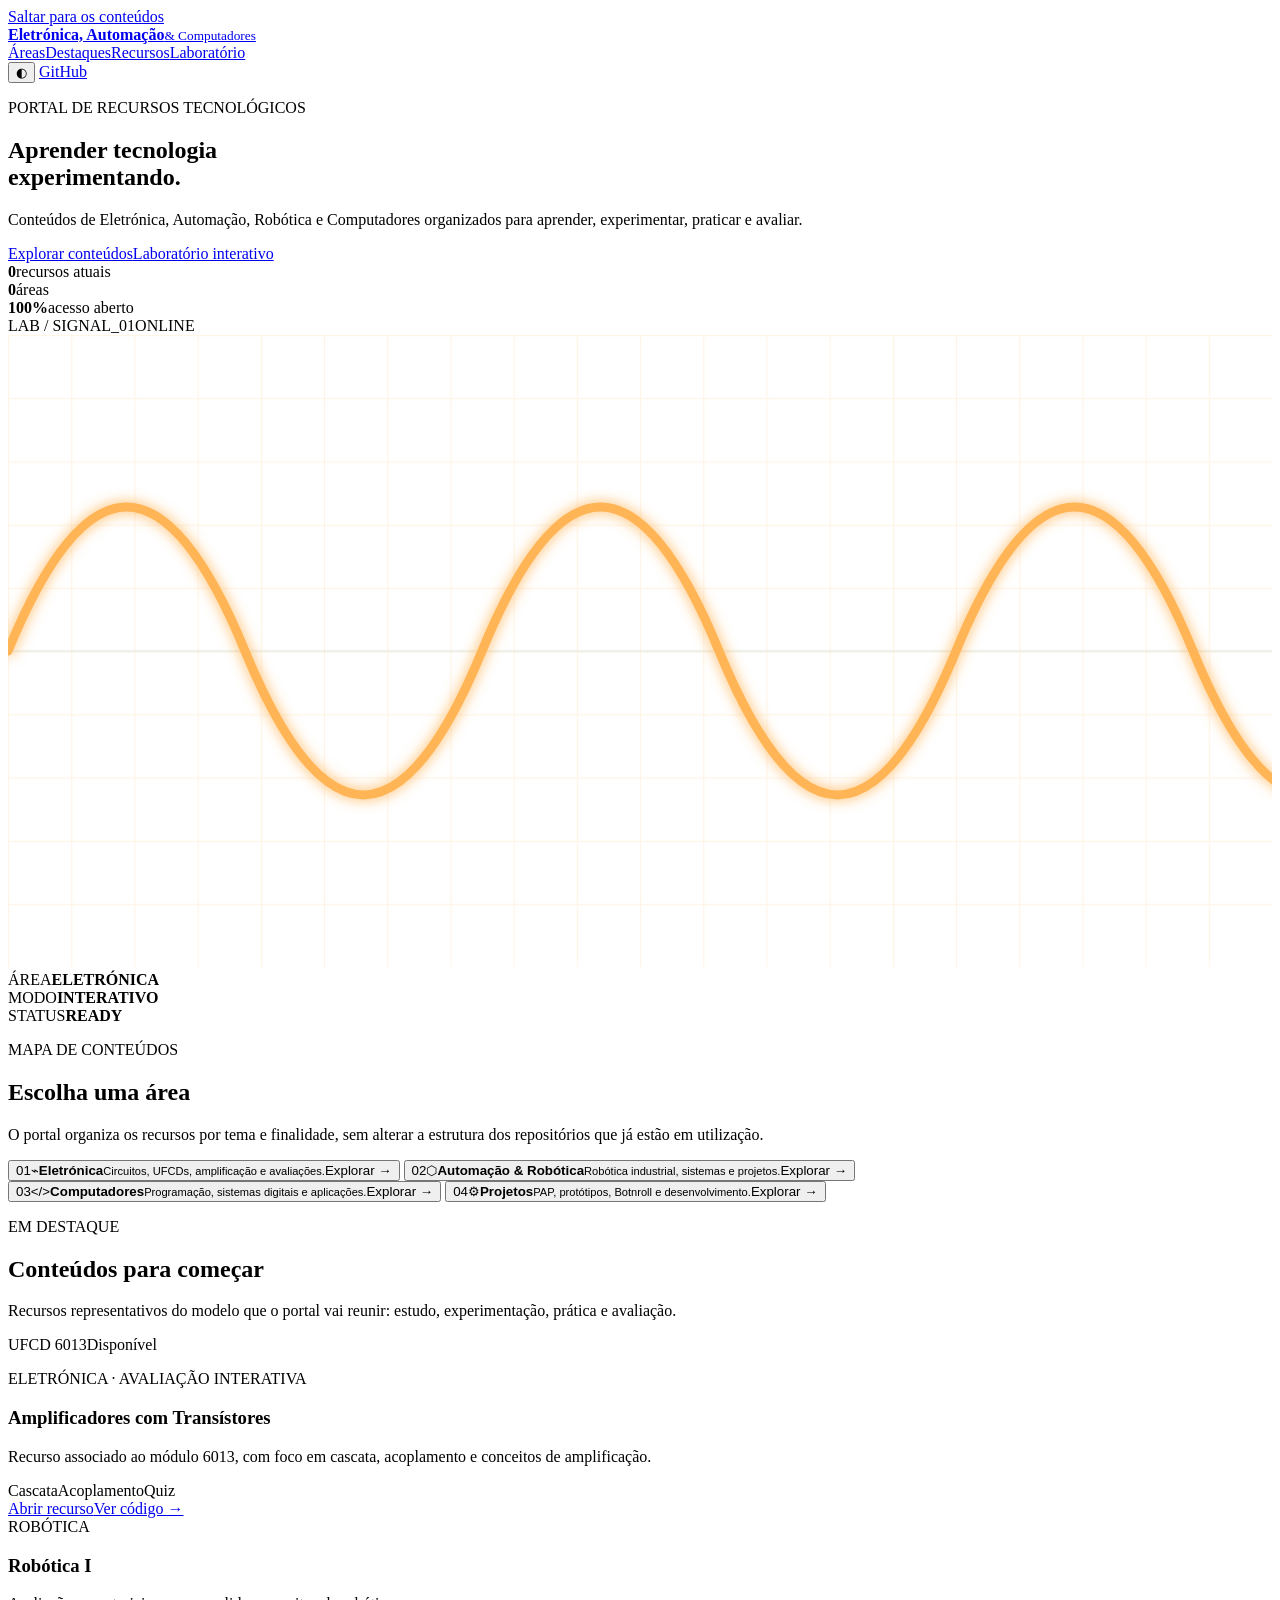
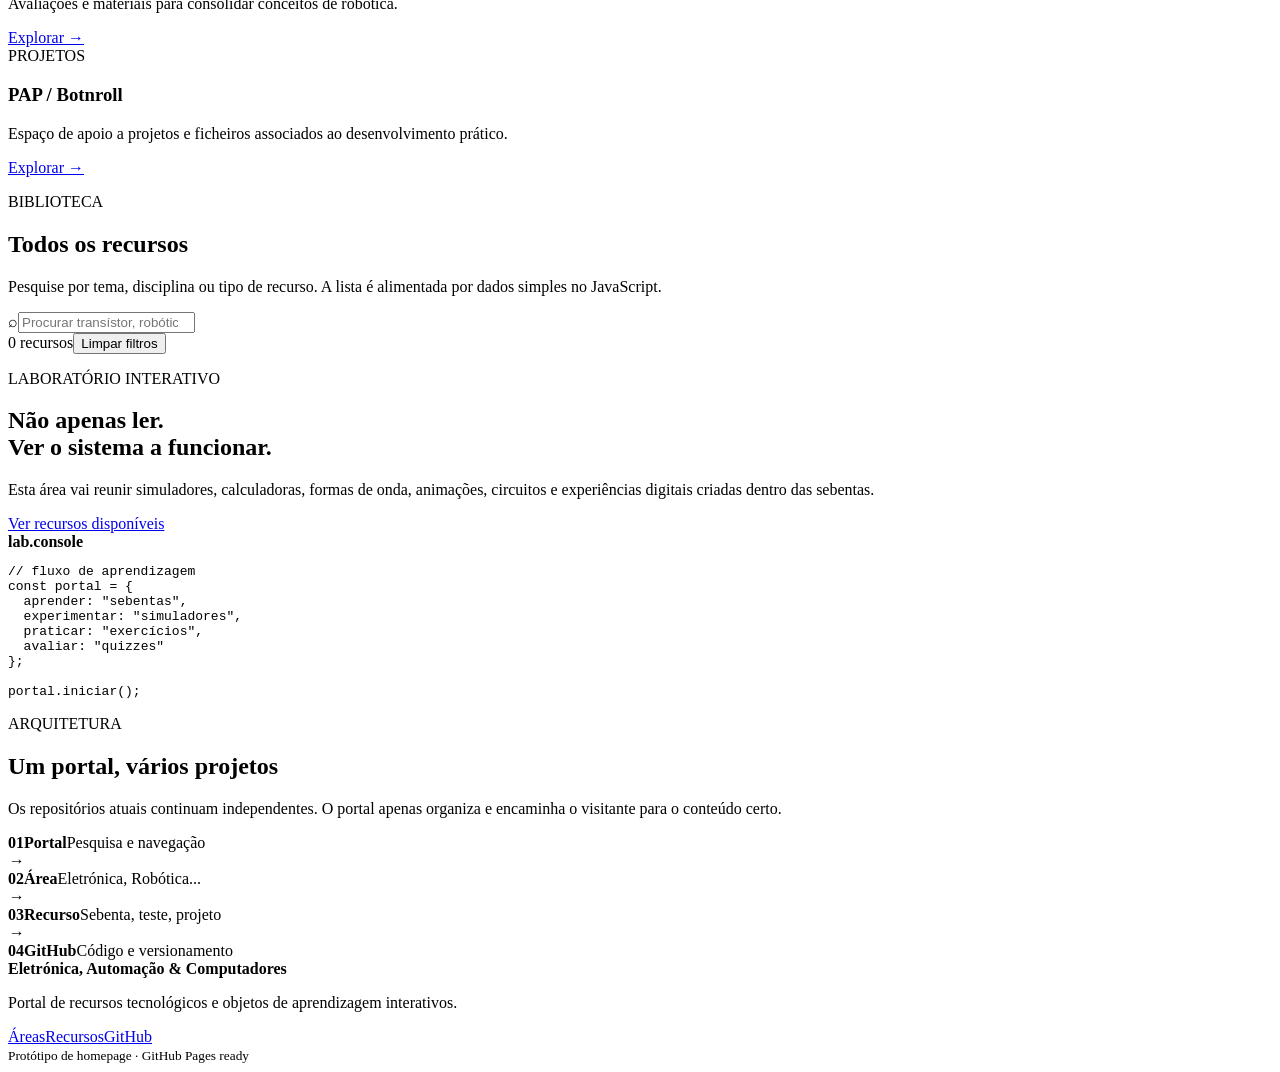
==== index.html @ b4da2e66 "Adicionar homepage inicial do portal" ====
<!DOCTYPE html>
<html lang="pt-PT">
<head>
  <meta charset="UTF-8">
  <meta name="viewport" content="width=device-width, initial-scale=1, viewport-fit=cover">
  <meta name="description" content="Portal de recursos de Eletrónica, Automação, Robótica e Computadores.">
  <meta name="theme-color" content="#0F3D2E">
  <title>Eletrónica, Automação & Computadores</title>
  <link rel="preconnect" href="https://fonts.googleapis.com">
  <link rel="preconnect" href="https://fonts.gstatic.com" crossorigin>
  <link href="https://fonts.googleapis.com/css2?family=Space+Grotesk:wght@500;600;700&family=IBM+Plex+Mono:wght@400;500;600&family=IBM+Plex+Sans:wght@400;500;600;700&display=swap" rel="stylesheet">
  <link rel="stylesheet" href="css/styles.css">
</head>
<body>
  <a class="skip-link" href="#conteudos">Saltar para os conteúdos</a>
  <header class="site-header">
    <div class="container nav-wrap">
      <a class="brand" href="#inicio" aria-label="Página inicial">
        <span class="brand-mark" aria-hidden="true"><i></i><i></i><i></i><i></i></span>
        <span><strong>Eletrónica, Automação</strong><small>& Computadores</small></span>
      </a>
      <nav class="desktop-nav" aria-label="Navegação principal">
        <a href="#areas">Áreas</a><a href="#destaques">Destaques</a><a href="#conteudos">Recursos</a><a href="#laboratorio">Laboratório</a>
      </nav>
      <div class="header-actions">
        <button id="themeToggle" class="icon-btn" type="button" aria-label="Alternar tema" title="Alternar tema"><span aria-hidden="true">◐</span></button>
        <a class="btn btn-small btn-outline" href="https://github.com/epaveglauco-gif" target="_blank" rel="noopener">GitHub</a>
      </div>
    </div>
  </header>
  <main>
    <section class="hero" id="inicio">
      <div class="pcb-lines pcb-lines-a" aria-hidden="true"></div><div class="pcb-lines pcb-lines-b" aria-hidden="true"></div>
      <div class="container hero-grid">
        <div class="hero-copy">
          <p class="eyebrow">PORTAL DE RECURSOS TECNOLÓGICOS</p>
          <h1>Aprender tecnologia<br><span>experimentando.</span></h1>
          <p class="hero-text">Conteúdos de Eletrónica, Automação, Robótica e Computadores organizados para aprender, experimentar, praticar e avaliar.</p>
          <div class="hero-actions"><a class="btn btn-primary" href="#conteudos">Explorar conteúdos</a><a class="btn btn-ghost" href="#laboratorio">Laboratório interativo</a></div>
          <div class="hero-stats" aria-label="Resumo do portal">
            <div><strong id="statResources">0</strong><span>recursos atuais</span></div>
            <div><strong id="statAreas">0</strong><span>áreas</span></div>
            <div><strong>100%</strong><span>acesso aberto</span></div>
          </div>
        </div>
        <div class="scope-card" aria-label="Visualização de sinal eletrónico">
          <div class="scope-head"><span>LAB / SIGNAL_01</span><span class="live-dot">ONLINE</span></div>
          <div class="scope-screen">
            <svg viewBox="0 0 560 280" role="img" aria-label="Forma de onda animada">
              <defs>
                <pattern id="grid" width="28" height="28" patternUnits="userSpaceOnUse"><path d="M 28 0 L 0 0 0 28" fill="none" stroke="rgba(255,180,84,.15)" stroke-width="1"/></pattern>
                <filter id="glow"><feGaussianBlur stdDeviation="3" result="blur"/><feMerge><feMergeNode in="blur"/><feMergeNode in="SourceGraphic"/></feMerge></filter>
              </defs>
              <rect width="560" height="280" fill="url(#grid)"/><line x1="0" y1="140" x2="560" y2="140" stroke="rgba(191,216,203,.25)"/>
              <g class="wave-track" filter="url(#glow)"><path d="M0 140 C35 55 70 55 105 140 S175 225 210 140 S280 55 315 140 S385 225 420 140 S490 55 525 140 S595 225 630 140 S700 55 735 140" fill="none" stroke="#FFB454" stroke-width="4" stroke-linecap="round"/></g>
            </svg>
          </div>
          <div class="scope-readout"><div><span>ÁREA</span><b>ELETRÓNICA</b></div><div><span>MODO</span><b>INTERATIVO</b></div><div><span>STATUS</span><b>READY</b></div></div>
        </div>
      </div>
    </section>
    <section class="section" id="areas"><div class="container">
      <div class="section-heading"><div><p class="eyebrow dark">MAPA DE CONTEÚDOS</p><h2>Escolha uma área</h2></div><p>O portal organiza os recursos por tema e finalidade, sem alterar a estrutura dos repositórios que já estão em utilização.</p></div>
      <div class="area-grid">
        <button class="area-card" data-area-jump="Eletrónica" type="button"><span class="area-code">01</span><span class="area-icon" aria-hidden="true">⌁</span><strong>Eletrónica</strong><small>Circuitos, UFCDs, amplificação e avaliações.</small><span class="area-link">Explorar →</span></button>
        <button class="area-card" data-area-jump="Robótica" type="button"><span class="area-code">02</span><span class="area-icon" aria-hidden="true">⬡</span><strong>Automação & Robótica</strong><small>Robótica industrial, sistemas e projetos.</small><span class="area-link">Explorar →</span></button>
        <button class="area-card" data-area-jump="Computadores" type="button"><span class="area-code">03</span><span class="area-icon" aria-hidden="true">&lt;/&gt;</span><strong>Computadores</strong><small>Programação, sistemas digitais e aplicações.</small><span class="area-link">Explorar →</span></button>
        <button class="area-card" data-area-jump="Projetos" type="button"><span class="area-code">04</span><span class="area-icon" aria-hidden="true">⚙</span><strong>Projetos</strong><small>PAP, protótipos, Botnroll e desenvolvimento.</small><span class="area-link">Explorar →</span></button>
      </div>
    </div></section>
    <section class="section section-alt" id="destaques"><div class="container">
      <div class="section-heading"><div><p class="eyebrow dark">EM DESTAQUE</p><h2>Conteúdos para começar</h2></div><p>Recursos representativos do modelo que o portal vai reunir: estudo, experimentação, prática e avaliação.</p></div>
      <div class="featured-grid">
        <article class="featured-card featured-main">
          <div class="featured-top"><span class="tag">UFCD 6013</span><span class="availability">Disponível</span></div>
          <p class="featured-kicker">ELETRÓNICA · AVALIAÇÃO INTERATIVA</p><h3>Amplificadores com Transístores</h3>
          <p>Recurso associado ao módulo 6013, com foco em cascata, acoplamento e conceitos de amplificação.</p>
          <div class="chip-row"><span>Cascata</span><span>Acoplamento</span><span>Quiz</span></div>
          <div class="card-actions"><a class="btn btn-primary" href="https://github.com/epaveglauco-gif/EE-MOD-6013" target="_blank" rel="noopener">Abrir recurso</a><a class="text-link" href="https://github.com/epaveglauco-gif/EE-MOD-6013" target="_blank" rel="noopener">Ver código →</a></div>
        </article>
        <article class="featured-card mini-feature"><span class="mini-label">ROBÓTICA</span><h3>Robótica I</h3><p>Avaliações e materiais para consolidar conceitos de robótica.</p><a class="text-link" href="https://github.com/epaveglauco-gif/Robotica-Teste-2" target="_blank" rel="noopener">Explorar →</a></article>
        <article class="featured-card mini-feature"><span class="mini-label">PROJETOS</span><h3>PAP / Botnroll</h3><p>Espaço de apoio a projetos e ficheiros associados ao desenvolvimento prático.</p><a class="text-link" href="https://github.com/epaveglauco-gif/PAP" target="_blank" rel="noopener">Explorar →</a></article>
      </div>
    </div></section>
    <section class="section" id="conteudos"><div class="container">
      <div class="section-heading resources-heading"><div><p class="eyebrow dark">BIBLIOTECA</p><h2>Todos os recursos</h2></div><p>Pesquise por tema, disciplina ou tipo de recurso. A lista é alimentada por dados simples no JavaScript.</p></div>
      <div class="toolbar"><label class="search-box"><span aria-hidden="true">⌕</span><input id="searchInput" type="search" placeholder="Procurar transístor, robótica, teste..." autocomplete="off"></label><div class="filters" id="filterButtons" aria-label="Filtrar recursos"></div></div>
      <div class="resource-meta"><span id="resultCount">0 recursos</span><button id="clearFilters" class="link-button" type="button">Limpar filtros</button></div>
      <div class="resource-grid" id="resourceGrid" aria-live="polite"></div>
      <div class="empty-state" id="emptyState" hidden><strong>Nenhum recurso encontrado.</strong><span>Experimente outra palavra ou remova o filtro atual.</span></div>
    </div></section>
    <section class="section lab-section" id="laboratorio"><div class="container lab-grid">
      <div><p class="eyebrow">LABORATÓRIO INTERATIVO</p><h2>Não apenas ler.<br>Ver o sistema a funcionar.</h2><p>Esta área vai reunir simuladores, calculadoras, formas de onda, animações, circuitos e experiências digitais criadas dentro das sebentas.</p><a class="btn btn-copper" href="#conteudos">Ver recursos disponíveis</a></div>
      <div class="lab-terminal" aria-hidden="true"><div class="terminal-bar"><span></span><span></span><span></span><b>lab.console</b></div><pre><code><span class="c-muted">// fluxo de aprendizagem</span>
<span class="c-gold">const</span> portal = {
  <span class="c-copper">aprender</span>: "sebentas",
  <span class="c-copper">experimentar</span>: "simuladores",
  <span class="c-copper">praticar</span>: "exercícios",
  <span class="c-copper">avaliar</span>: "quizzes"
};

portal.<span class="c-ok">iniciar</span>();</code></pre></div>
    </div></section>
    <section class="section workflow-section"><div class="container">
      <div class="section-heading"><div><p class="eyebrow dark">ARQUITETURA</p><h2>Um portal, vários projetos</h2></div><p>Os repositórios atuais continuam independentes. O portal apenas organiza e encaminha o visitante para o conteúdo certo.</p></div>
      <div class="workflow"><div><b>01</b><strong>Portal</strong><span>Pesquisa e navegação</span></div><i>→</i><div><b>02</b><strong>Área</strong><span>Eletrónica, Robótica...</span></div><i>→</i><div><b>03</b><strong>Recurso</strong><span>Sebenta, teste, projeto</span></div><i>→</i><div><b>04</b><strong>GitHub</strong><span>Código e versionamento</span></div></div>
    </div></section>
  </main>
  <footer class="site-footer"><div class="container footer-grid"><div><strong>Eletrónica, Automação & Computadores</strong><p>Portal de recursos tecnológicos e objetos de aprendizagem interativos.</p></div><div class="footer-links"><a href="#areas">Áreas</a><a href="#conteudos">Recursos</a><a href="https://github.com/epaveglauco-gif" target="_blank" rel="noopener">GitHub</a></div><small>Protótipo de homepage · GitHub Pages ready</small></div></footer>
  <script src="js/app.js"></script>
</body>
</html>
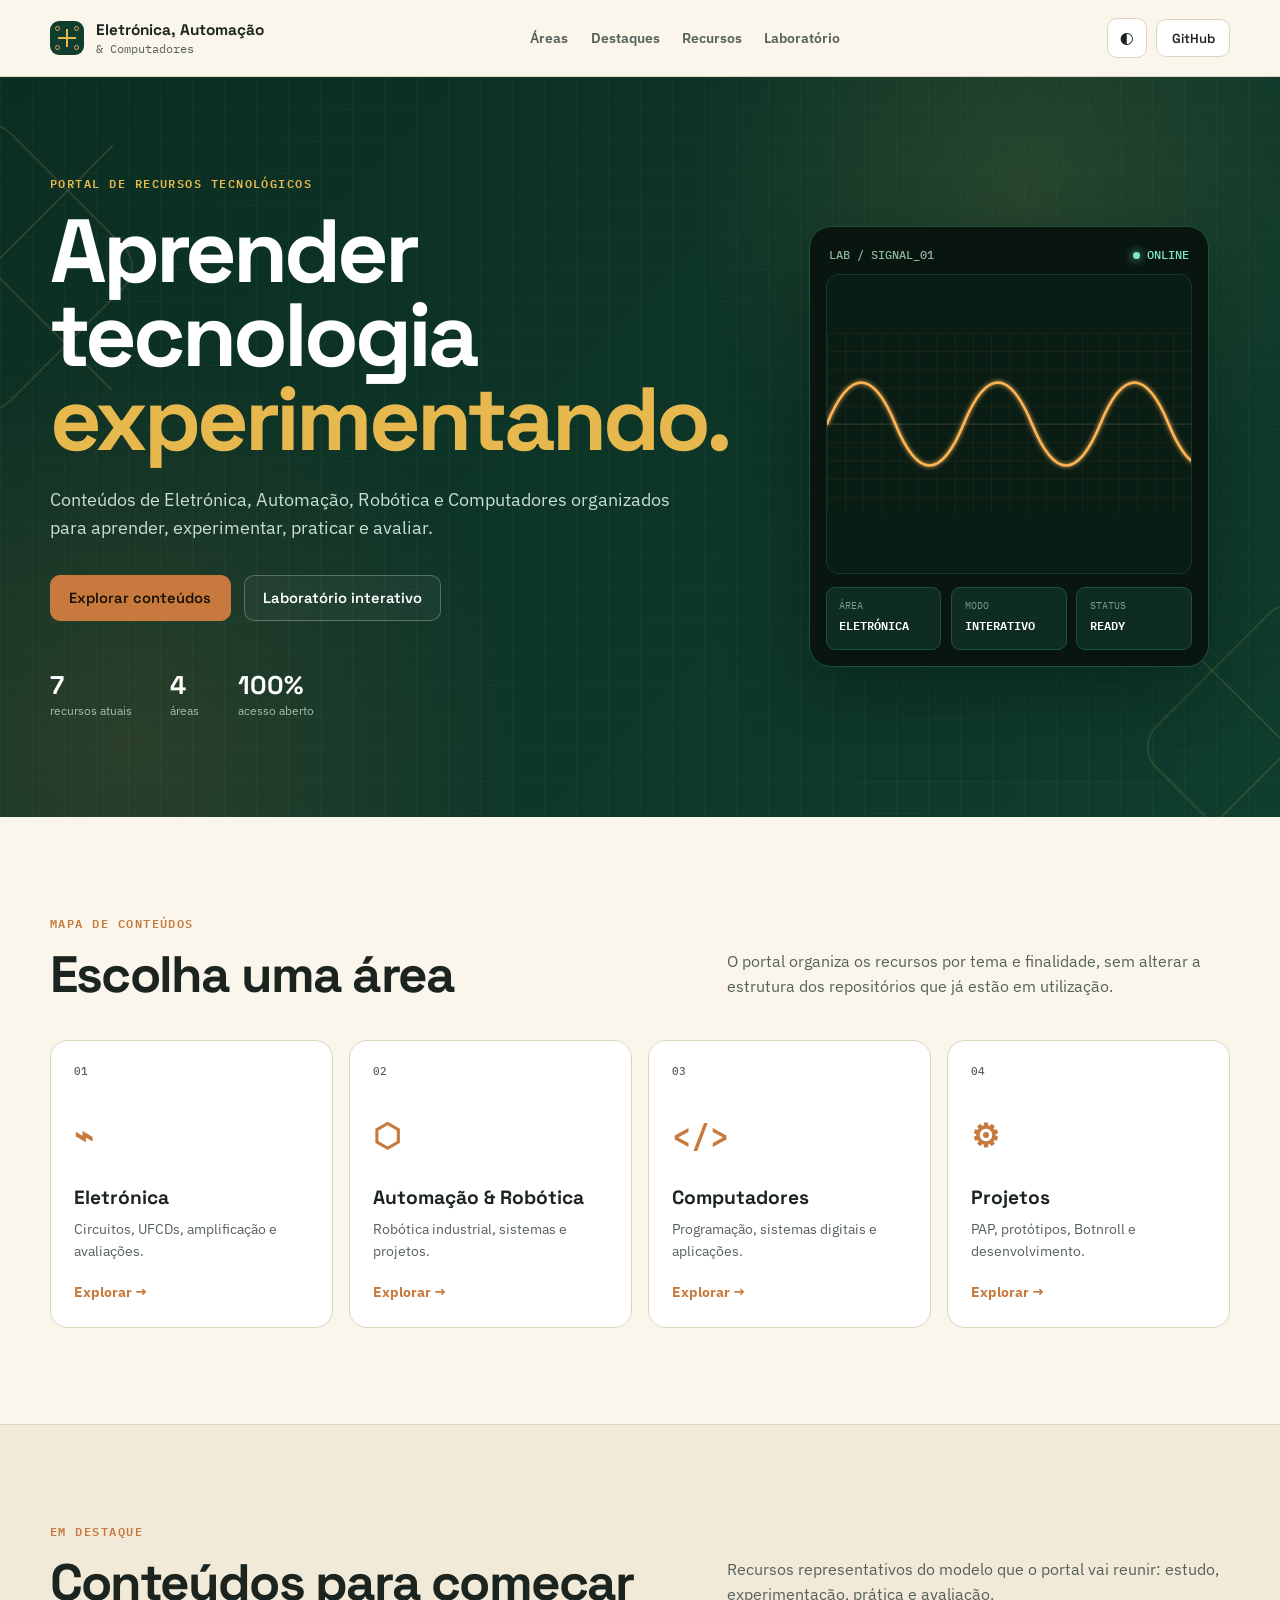
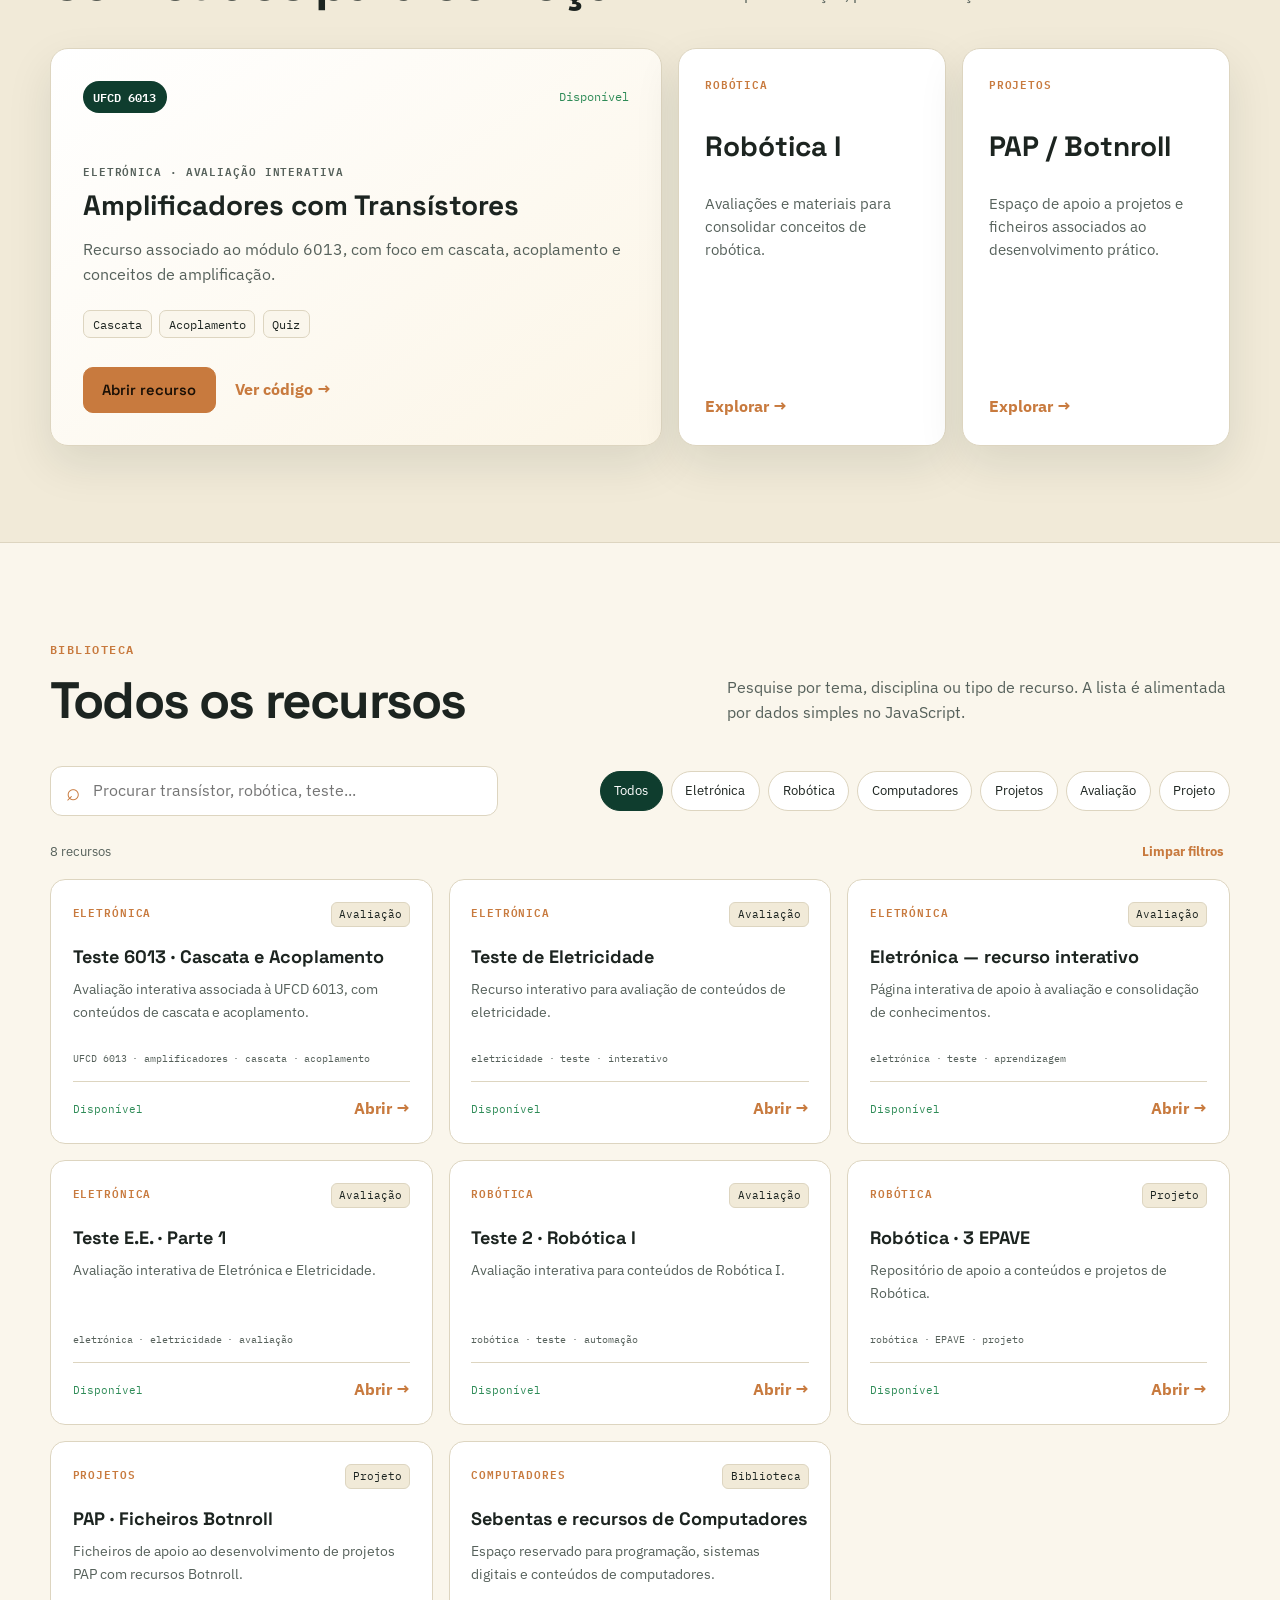
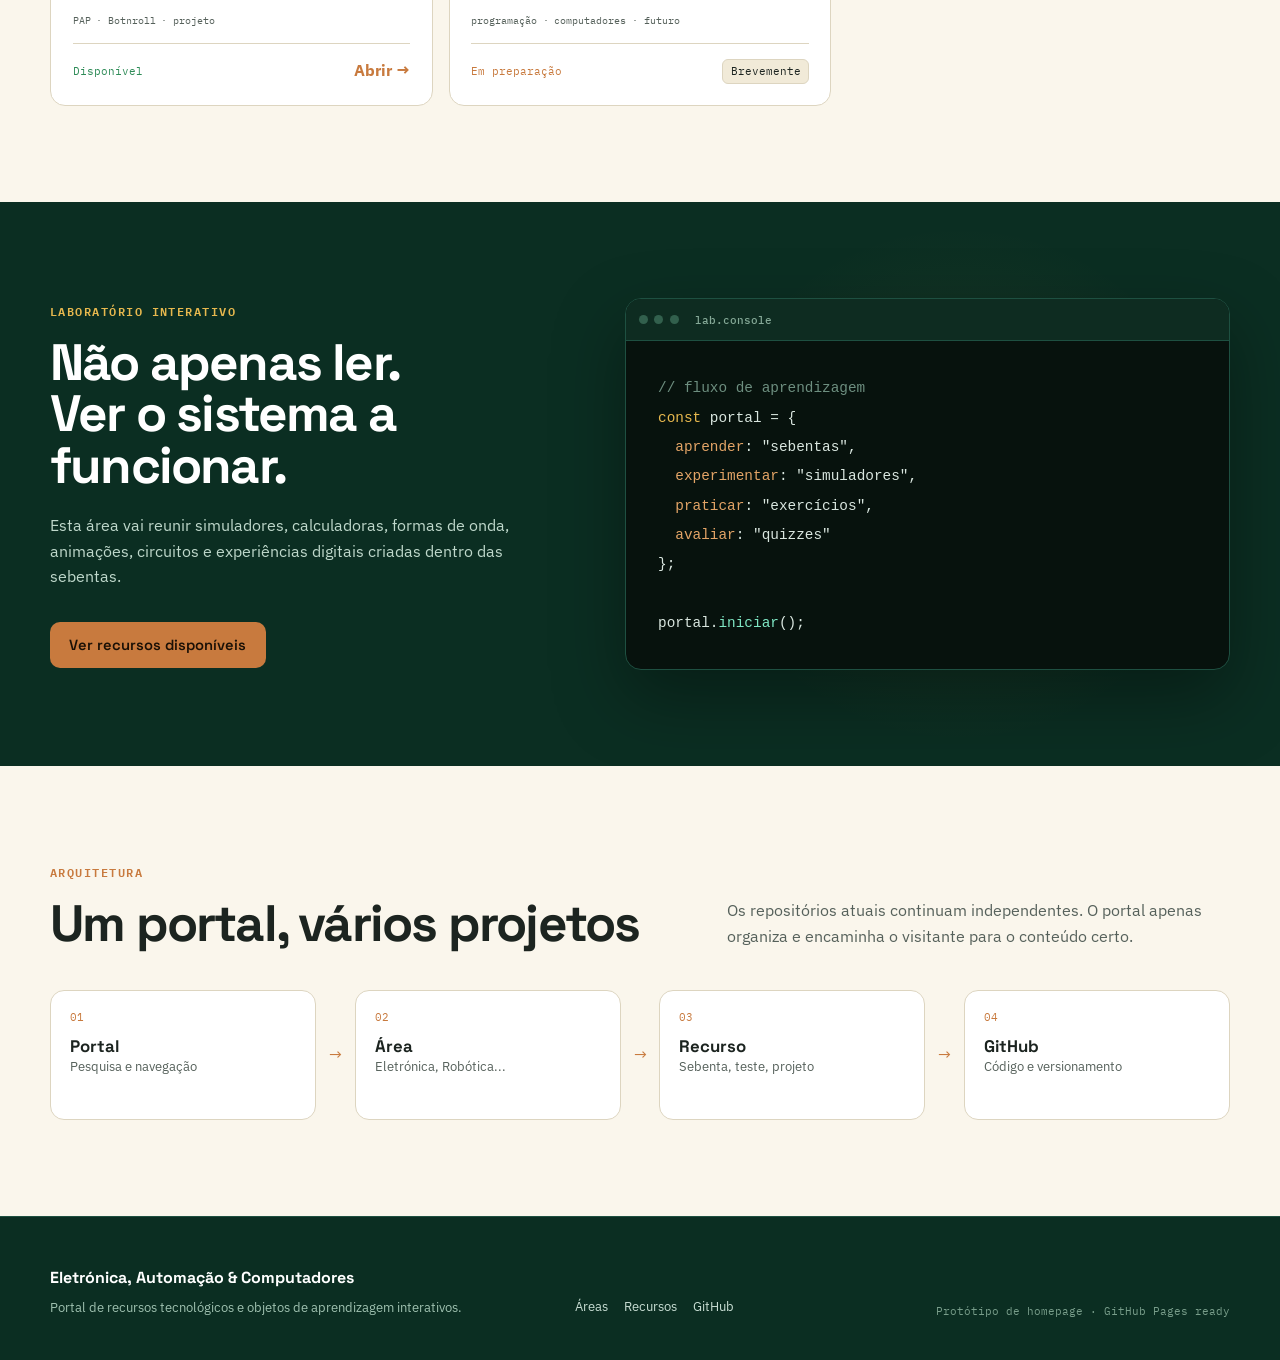
==== commit 9dfa531a: "Apontar destaques para as páginas publicadas" ====
--- a/index.html
+++ b/index.html
@@ -76,10 +76,10 @@
           <p class="featured-kicker">ELETRÓNICA · AVALIAÇÃO INTERATIVA</p><h3>Amplificadores com Transístores</h3>
           <p>Recurso associado ao módulo 6013, com foco em cascata, acoplamento e conceitos de amplificação.</p>
           <div class="chip-row"><span>Cascata</span><span>Acoplamento</span><span>Quiz</span></div>
-          <div class="card-actions"><a class="btn btn-primary" href="https://github.com/epaveglauco-gif/EE-MOD-6013" target="_blank" rel="noopener">Abrir recurso</a><a class="text-link" href="https://github.com/epaveglauco-gif/EE-MOD-6013" target="_blank" rel="noopener">Ver código →</a></div>
+          <div class="card-actions"><a class="btn btn-primary" href="https://epaveglauco-gif.github.io/EE-MOD-6013/" target="_blank" rel="noopener">Abrir recurso</a><a class="text-link" href="https://github.com/epaveglauco-gif/EE-MOD-6013" target="_blank" rel="noopener">Ver código →</a></div>
         </article>
-        <article class="featured-card mini-feature"><span class="mini-label">ROBÓTICA</span><h3>Robótica I</h3><p>Avaliações e materiais para consolidar conceitos de robótica.</p><a class="text-link" href="https://github.com/epaveglauco-gif/Robotica-Teste-2" target="_blank" rel="noopener">Explorar →</a></article>
-        <article class="featured-card mini-feature"><span class="mini-label">PROJETOS</span><h3>PAP / Botnroll</h3><p>Espaço de apoio a projetos e ficheiros associados ao desenvolvimento prático.</p><a class="text-link" href="https://github.com/epaveglauco-gif/PAP" target="_blank" rel="noopener">Explorar →</a></article>
+        <article class="featured-card mini-feature"><span class="mini-label">ROBÓTICA</span><h3>Robótica I</h3><p>Avaliações e materiais para consolidar conceitos de robótica.</p><a class="text-link" href="https://epaveglauco-gif.github.io/Robotica-Teste-2/" target="_blank" rel="noopener">Explorar →</a></article>
+        <article class="featured-card mini-feature"><span class="mini-label">PROJETOS</span><h3>PAP / Botnroll</h3><p>Espaço de apoio a projetos e ficheiros associados ao desenvolvimento prático.</p><a class="text-link" href="https://epaveglauco-gif.github.io/PAP/" target="_blank" rel="noopener">Explorar →</a></article>
       </div>
     </div></section>
     <section class="section" id="conteudos"><div class="container">
--- a/css/styles.css
+++ b/css/styles.css
@@ -0,0 +1,27 @@
+:root{
+  --board:#0F3D2E; --board-2:#175243; --board-3:#0B2E22;
+  --copper:#C87A3E; --copper-light:#E3A466; --gold:#E7B84E;
+  --paper:#FAF6EC; --paper-2:#F1EAD8; --surface:#FFFFFF;
+  --ink:#1C2420; --ink-soft:#56615B; --line:#DDD5C0; --ok:#2E8B57;
+  --radius:18px; --shadow:0 18px 45px rgba(20,40,31,.10);
+  --display:'Space Grotesk',system-ui,sans-serif; --body:'IBM Plex Sans',system-ui,sans-serif; --mono:'IBM Plex Mono',monospace;
+}
+:root[data-theme="dark"]{--paper:#101713;--paper-2:#17221C;--surface:#1B2821;--ink:#E4ECE7;--ink-soft:#A9B8AF;--line:#2B3B32;--shadow:0 18px 45px rgba(0,0,0,.24)}
+*{box-sizing:border-box}html{scroll-behavior:smooth;scroll-padding-top:86px}body{margin:0;background:var(--paper);color:var(--ink);font-family:var(--body);line-height:1.6;-webkit-font-smoothing:antialiased}a{color:inherit}button,input{font:inherit}button{color:inherit}[hidden]{display:none!important}::selection{background:var(--gold);color:var(--board-3)}:focus-visible{outline:3px solid var(--gold);outline-offset:3px}
+.container{width:min(1180px,calc(100% - 40px));margin-inline:auto}.skip-link{position:fixed;top:8px;left:8px;transform:translateY(-160%);background:var(--gold);color:#15110a;padding:.7rem 1rem;border-radius:8px;z-index:9999}.skip-link:focus{transform:none}
+.site-header{position:sticky;top:0;z-index:100;background:color-mix(in srgb,var(--paper) 91%,transparent);backdrop-filter:blur(16px);border-bottom:1px solid var(--line)}.nav-wrap{height:76px;display:flex;align-items:center;justify-content:space-between;gap:1.4rem}.brand{display:flex;align-items:center;gap:.75rem;text-decoration:none;line-height:1.12}.brand strong{font:700 .96rem var(--display);display:block}.brand small{font:.73rem var(--mono);color:var(--ink-soft)}.brand-mark{width:34px;height:34px;background:var(--board);border-radius:9px;position:relative;display:grid;place-items:center}.brand-mark::before,.brand-mark::after{content:"";position:absolute;background:var(--gold)}.brand-mark::before{width:18px;height:2px}.brand-mark::after{width:2px;height:18px}.brand-mark i{position:absolute;width:5px;height:5px;border:1px solid var(--copper-light);border-radius:50%;background:var(--board)}.brand-mark i:nth-child(1){left:5px;top:5px}.brand-mark i:nth-child(2){right:5px;top:5px}.brand-mark i:nth-child(3){left:5px;bottom:5px}.brand-mark i:nth-child(4){right:5px;bottom:5px}
+.desktop-nav{display:flex;gap:1.4rem}.desktop-nav a{text-decoration:none;font-size:.9rem;font-weight:600;color:var(--ink-soft)}.desktop-nav a:hover{color:var(--copper)}.header-actions{display:flex;align-items:center;gap:.6rem}.icon-btn{width:40px;height:40px;border:1px solid var(--line);border-radius:10px;background:var(--surface);cursor:pointer}
+.btn{display:inline-flex;align-items:center;justify-content:center;text-decoration:none;border-radius:10px;padding:.8rem 1.15rem;font:600 .92rem var(--display);border:1px solid transparent;cursor:pointer;transition:.2s ease}.btn:hover{transform:translateY(-1px)}.btn-small{padding:.58rem .9rem;font-size:.82rem}.btn-primary{background:var(--copper);color:#1A1006;border-color:var(--copper)}.btn-outline{background:var(--surface);border-color:var(--line)}.btn-ghost{color:#fff;border-color:rgba(255,255,255,.25);background:rgba(255,255,255,.04)}.btn-copper{background:var(--copper);color:#1A1006}.text-link{color:var(--copper);font-weight:700;text-decoration:none}.text-link:hover{text-decoration:underline}
+.hero{background:radial-gradient(circle at 80% 15%,rgba(231,184,78,.12),transparent 28%),radial-gradient(circle at 10% 90%,rgba(200,122,62,.16),transparent 30%),linear-gradient(135deg,var(--board-3),var(--board));color:#fff;min-height:650px;position:relative;overflow:hidden;display:flex;align-items:center}.hero::after{content:"";position:absolute;inset:0;pointer-events:none;background-image:linear-gradient(rgba(255,255,255,.025) 1px,transparent 1px),linear-gradient(90deg,rgba(255,255,255,.025) 1px,transparent 1px);background-size:32px 32px}.hero-grid{position:relative;z-index:2;display:grid;grid-template-columns:1.05fr .95fr;gap:5rem;align-items:center;padding-block:6rem}.eyebrow{font:600 .76rem var(--mono);letter-spacing:.12em;color:var(--gold);margin:0 0 1rem}.eyebrow.dark{color:var(--copper)}.hero h1{font:700 clamp(3rem,7vw,5.7rem)/.94 var(--display);letter-spacing:-.045em;margin:.2rem 0 1.5rem}.hero h1 span{color:var(--gold)}.hero-text{font-size:1.12rem;color:#C9DED4;max-width:650px;margin:0 0 2rem}.hero-actions{display:flex;gap:.8rem;flex-wrap:wrap}.hero-stats{display:flex;gap:2.4rem;margin-top:3rem}.hero-stats div{display:flex;flex-direction:column}.hero-stats strong{font:700 1.6rem var(--display);color:#fff}.hero-stats span{font-size:.78rem;color:#9FC1B0}
+.scope-card{background:#08160F;border:1px solid #1E5041;border-radius:22px;padding:1rem;box-shadow:0 30px 80px rgba(0,0,0,.3)}.scope-head{display:flex;justify-content:space-between;font:500 .72rem var(--mono);color:#8FB5A2;padding:.2rem .2rem .8rem}.live-dot{color:#7FE7C4}.live-dot::before{content:"";display:inline-block;width:7px;height:7px;background:#7FE7C4;border-radius:50%;margin-right:.45rem;box-shadow:0 0 10px #7FE7C4}.scope-screen{height:300px;border:1px solid #143829;border-radius:12px;overflow:hidden;background:#0A1D14}.scope-screen svg{width:100%;height:100%;display:block}.wave-track{animation:waveMove 4s linear infinite}@keyframes waveMove{to{transform:translateX(-210px)}}.scope-readout{display:grid;grid-template-columns:repeat(3,1fr);gap:.6rem;margin-top:.8rem}.scope-readout div{padding:.7rem .8rem;border-radius:9px;background:#0E2C21;border:1px solid #1E5041}.scope-readout span{display:block;font:.63rem var(--mono);color:#789D8A}.scope-readout b{font:600 .75rem var(--mono);color:#fff}
+.pcb-lines{position:absolute;width:220px;height:220px;border:2px solid rgba(231,184,78,.14);border-radius:30px;transform:rotate(45deg)}.pcb-lines::before,.pcb-lines::after{content:"";position:absolute;background:rgba(231,184,78,.14)}.pcb-lines::before{width:160%;height:2px;left:-30%;top:50%}.pcb-lines::after{height:160%;width:2px;top:-30%;left:50%}.pcb-lines-a{left:-120px;top:80px}.pcb-lines-b{right:-120px;bottom:-40px}
+.section{padding:6rem 0}.section-alt{background:var(--paper-2);border-block:1px solid var(--line)}.section-heading{display:grid;grid-template-columns:1fr .8fr;gap:3rem;align-items:end;margin-bottom:2.5rem}.section-heading h2,.lab-section h2{font:700 clamp(2.1rem,4vw,3.3rem)/1 var(--display);letter-spacing:-.035em;margin:0}.section-heading p:last-child{color:var(--ink-soft);margin:0;max-width:540px}
+.area-grid{display:grid;grid-template-columns:repeat(4,1fr);gap:1rem}.area-card{text-align:left;border:1px solid var(--line);background:var(--surface);border-radius:var(--radius);padding:1.45rem;min-height:260px;cursor:pointer;display:flex;flex-direction:column;position:relative;overflow:hidden;transition:.22s ease}.area-card:hover{transform:translateY(-4px);border-color:var(--copper);box-shadow:var(--shadow)}.area-code{font:500 .68rem var(--mono);color:var(--ink-soft)}.area-icon{font:600 2rem var(--mono);color:var(--copper);margin:2rem 0 1.6rem}.area-card strong{font:700 1.2rem var(--display)}.area-card small{font-size:.88rem;color:var(--ink-soft);margin-top:.5rem}.area-link{margin-top:auto;padding-top:1.2rem;font-weight:700;font-size:.85rem;color:var(--copper)}
+.featured-grid{display:grid;grid-template-columns:1.6fr .7fr .7fr;gap:1rem}.featured-card{background:var(--surface);border:1px solid var(--line);border-radius:var(--radius);padding:1.6rem;box-shadow:var(--shadow)}.featured-main{padding:2rem;background:linear-gradient(145deg,var(--surface),color-mix(in srgb,var(--surface) 86%,var(--gold)))}.featured-top{display:flex;justify-content:space-between;align-items:center;margin-bottom:3rem}.tag{font:600 .74rem var(--mono);background:var(--board);color:#fff;padding:.38rem .65rem;border-radius:999px}.availability{font:.72rem var(--mono);color:var(--ok)}.featured-kicker,.mini-label{font:600 .7rem var(--mono);letter-spacing:.08em;color:var(--copper)}.featured-card h3{font:700 1.75rem/1.05 var(--display);margin:.6rem 0 1rem}.featured-main p{max-width:650px;color:var(--ink-soft)}.chip-row{display:flex;gap:.45rem;flex-wrap:wrap;margin:1.4rem 0 1.8rem}.chip-row span{font:.72rem var(--mono);border:1px solid var(--line);background:var(--paper);padding:.35rem .55rem;border-radius:7px}.card-actions{display:flex;align-items:center;gap:1.2rem;flex-wrap:wrap}.mini-feature{display:flex;flex-direction:column;min-height:320px}.mini-feature h3{margin-top:2.4rem}.mini-feature p{color:var(--ink-soft);font-size:.91rem}.mini-feature .text-link{margin-top:auto}
+.toolbar{display:grid;grid-template-columns:minmax(280px,1fr) 1.6fr;gap:1rem;align-items:center}.search-box{height:50px;border:1px solid var(--line);border-radius:12px;background:var(--surface);display:flex;align-items:center;padding:0 .95rem;gap:.65rem}.search-box span{font-size:1.5rem;color:var(--copper)}.search-box input{width:100%;border:0;outline:0;background:transparent;color:var(--ink)}.filters{display:flex;gap:.5rem;flex-wrap:wrap;justify-content:flex-end}.filter-btn{border:1px solid var(--line);border-radius:999px;background:var(--surface);padding:.56rem .85rem;cursor:pointer;font-size:.82rem}.filter-btn.active{background:var(--board);color:#fff;border-color:var(--board)}.resource-meta{display:flex;justify-content:space-between;align-items:center;margin:1.5rem 0 1rem;color:var(--ink-soft);font-size:.83rem}.link-button{border:0;background:none;color:var(--copper);cursor:pointer;font-weight:700}.resource-grid{display:grid;grid-template-columns:repeat(3,1fr);gap:1rem}.resource-card{background:var(--surface);border:1px solid var(--line);border-radius:15px;padding:1.35rem;display:flex;flex-direction:column;min-height:265px;transition:.2s}.resource-card:hover{transform:translateY(-3px);border-color:var(--copper);box-shadow:var(--shadow)}.resource-top{display:flex;justify-content:space-between;gap:.7rem;align-items:start}.resource-area{font:600 .68rem var(--mono);color:var(--copper);text-transform:uppercase;letter-spacing:.08em}.resource-type{font:.66rem var(--mono);background:var(--paper-2);border:1px solid var(--line);padding:.28rem .45rem;border-radius:6px}.resource-card h3{font:700 1.13rem/1.18 var(--display);margin:1.2rem 0 .7rem}.resource-card p{color:var(--ink-soft);font-size:.88rem;margin:0 0 1.2rem}.resource-tags{display:flex;gap:.35rem;flex-wrap:wrap;margin-top:auto}.resource-tags span{font:.65rem var(--mono);color:var(--ink-soft)}.resource-tags span:not(:last-child)::after{content:"·";margin-left:.35rem}.resource-footer{display:flex;justify-content:space-between;align-items:center;margin-top:1rem;padding-top:.9rem;border-top:1px solid var(--line)}.status{font:.7rem var(--mono);color:var(--ok)}.status.dev{color:var(--copper)}.empty-state{border:1px dashed var(--line);border-radius:14px;text-align:center;padding:3rem;color:var(--ink-soft)}.empty-state strong,.empty-state span{display:block}.empty-state strong{color:var(--ink);margin-bottom:.4rem}
+.lab-section{background:var(--board-3);color:#fff;position:relative;overflow:hidden}.lab-section::before{content:"";position:absolute;inset:0;background:radial-gradient(circle at 75% 50%,rgba(231,184,78,.08),transparent 26%)}.lab-grid{position:relative;display:grid;grid-template-columns:.9fr 1.1fr;gap:5rem;align-items:center}.lab-section p:not(.eyebrow){color:#BFD8CB;max-width:540px;margin:1.4rem 0 2rem}.lab-terminal{background:#07120D;border:1px solid #1E5041;border-radius:16px;overflow:hidden;box-shadow:0 28px 70px rgba(0,0,0,.35)}.terminal-bar{height:42px;background:#0E2C21;border-bottom:1px solid #1E5041;display:flex;align-items:center;gap:.4rem;padding:0 .8rem}.terminal-bar span{width:9px;height:9px;border-radius:50%;background:#32604D}.terminal-bar b{font:500 .68rem var(--mono);color:#85A997;margin-left:.6rem}.lab-terminal pre{padding:2rem;margin:0;overflow:auto;font:500 .9rem/1.9 var(--mono);color:#D9E6DF}.c-muted{color:#6D8E7F}.c-gold{color:var(--gold)}.c-copper{color:var(--copper-light)}.c-ok{color:#7FE7C4}
+.workflow{display:grid;grid-template-columns:1fr auto 1fr auto 1fr auto 1fr;gap:.8rem;align-items:center}.workflow div{background:var(--surface);border:1px solid var(--line);border-radius:14px;padding:1.2rem;min-height:130px;display:flex;flex-direction:column}.workflow b{font:.7rem var(--mono);color:var(--copper)}.workflow strong{font:700 1.05rem var(--display);margin-top:.7rem}.workflow span{font-size:.8rem;color:var(--ink-soft)}.workflow i{font-style:normal;color:var(--copper)}
+.site-footer{background:var(--board-3);color:#C9DED4;border-top:1px solid #1E5041;padding:3rem 0}.footer-grid{display:grid;grid-template-columns:1.5fr 1fr auto;gap:2rem;align-items:end}.site-footer strong{font:700 1rem var(--display);color:#fff}.site-footer p{font-size:.82rem;margin:.4rem 0 0;color:#9FC1B0}.footer-links{display:flex;gap:1rem;flex-wrap:wrap}.footer-links a{text-decoration:none;font-size:.8rem}.site-footer small{font:.68rem var(--mono);color:#789D8A}
+@media (prefers-reduced-motion:reduce){*{scroll-behavior:auto!important;animation:none!important;transition:none!important}}
+@media (max-width:980px){.desktop-nav{display:none}.hero-grid,.section-heading,.lab-grid{grid-template-columns:1fr}.hero-grid{gap:3rem;padding-block:4rem}.hero{min-height:auto}.area-grid{grid-template-columns:repeat(2,1fr)}.featured-grid{grid-template-columns:1fr 1fr}.featured-main{grid-column:1/-1}.resource-grid{grid-template-columns:repeat(2,1fr)}.toolbar{grid-template-columns:1fr}.filters{justify-content:flex-start}.workflow{grid-template-columns:1fr 1fr}.workflow i{display:none}.footer-grid{grid-template-columns:1fr 1fr}.footer-grid small{grid-column:1/-1}}
+@media (max-width:640px){.container{width:min(100% - 28px,1180px)}.nav-wrap{height:68px}.header-actions .btn{display:none}.hero h1{font-size:3.25rem}.hero-stats{gap:1rem;justify-content:space-between}.hero-stats strong{font-size:1.3rem}.scope-screen{height:220px}.scope-readout{grid-template-columns:1fr}.section{padding:4.2rem 0}.area-grid,.featured-grid,.resource-grid,.workflow{grid-template-columns:1fr}.featured-main{grid-column:auto}.section-heading{gap:1.2rem}.resource-meta{align-items:flex-start}.footer-grid{grid-template-columns:1fr}.footer-grid small{grid-column:auto}}
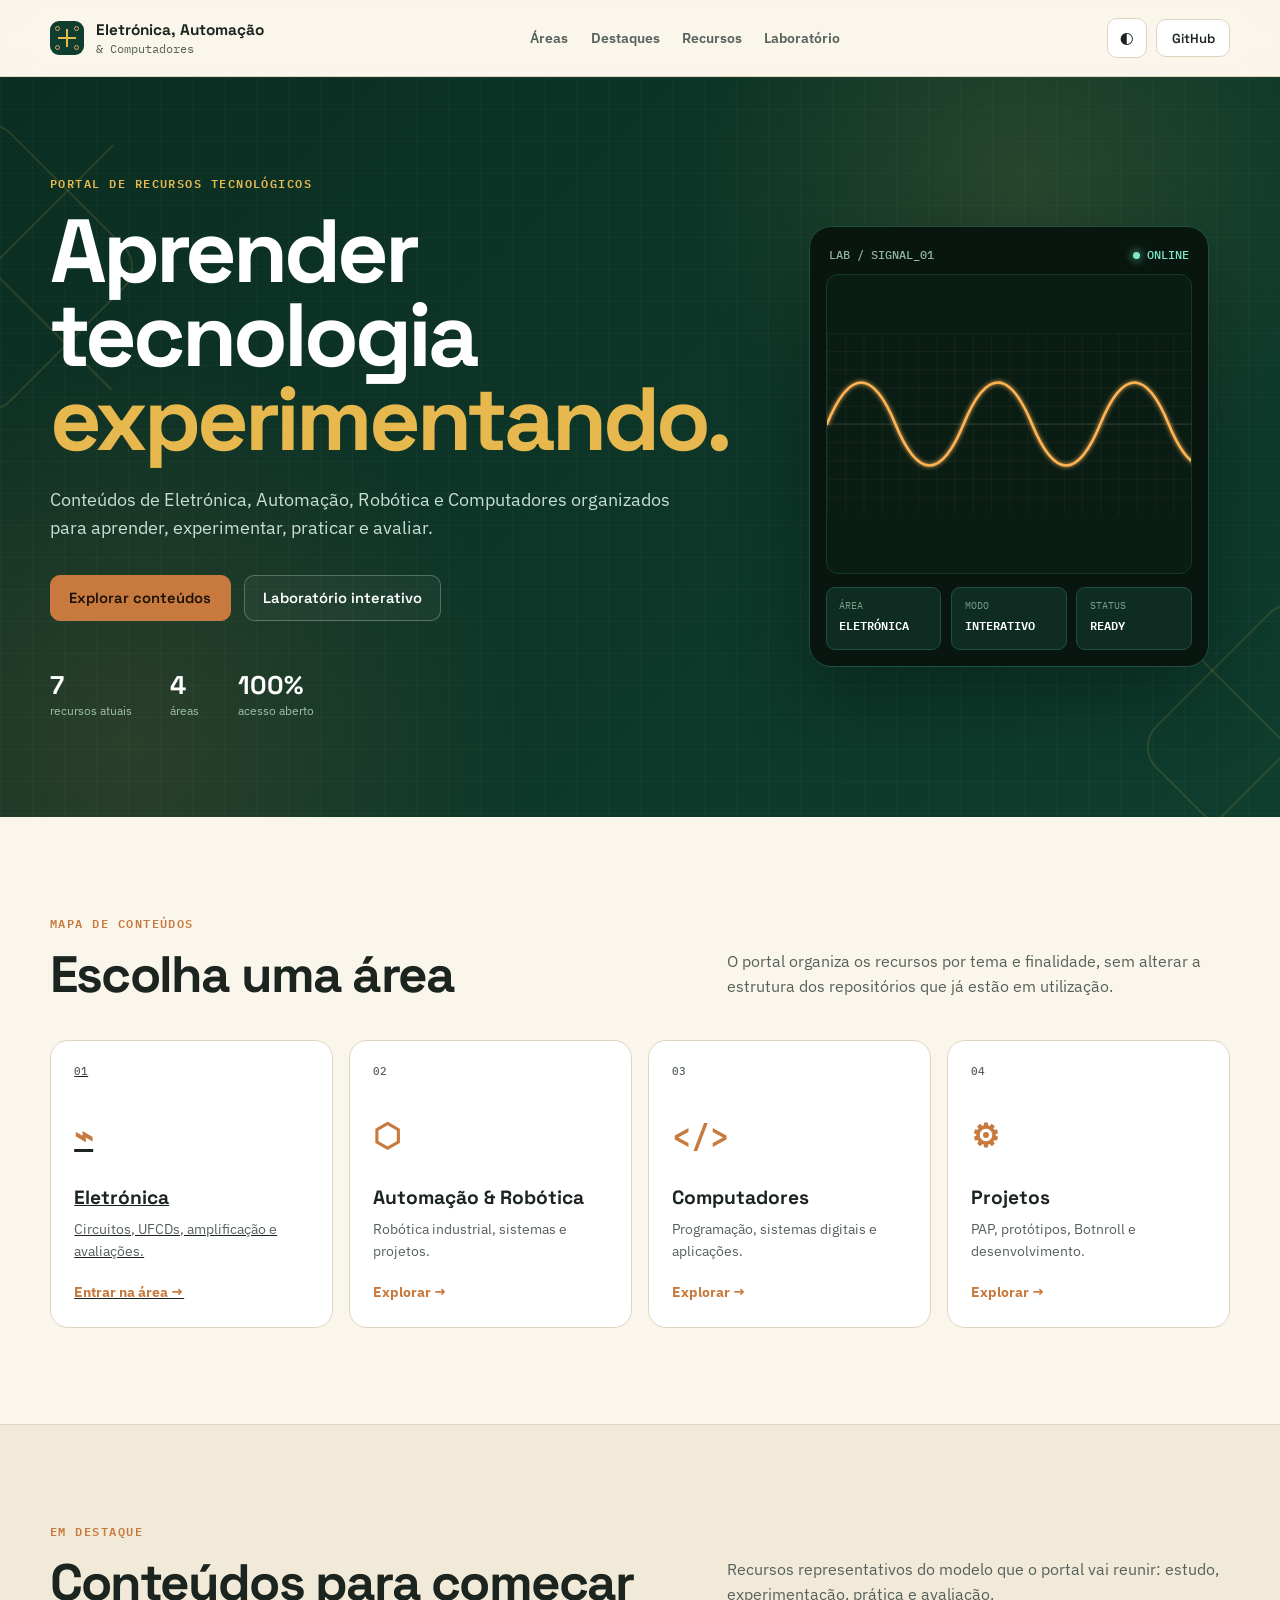
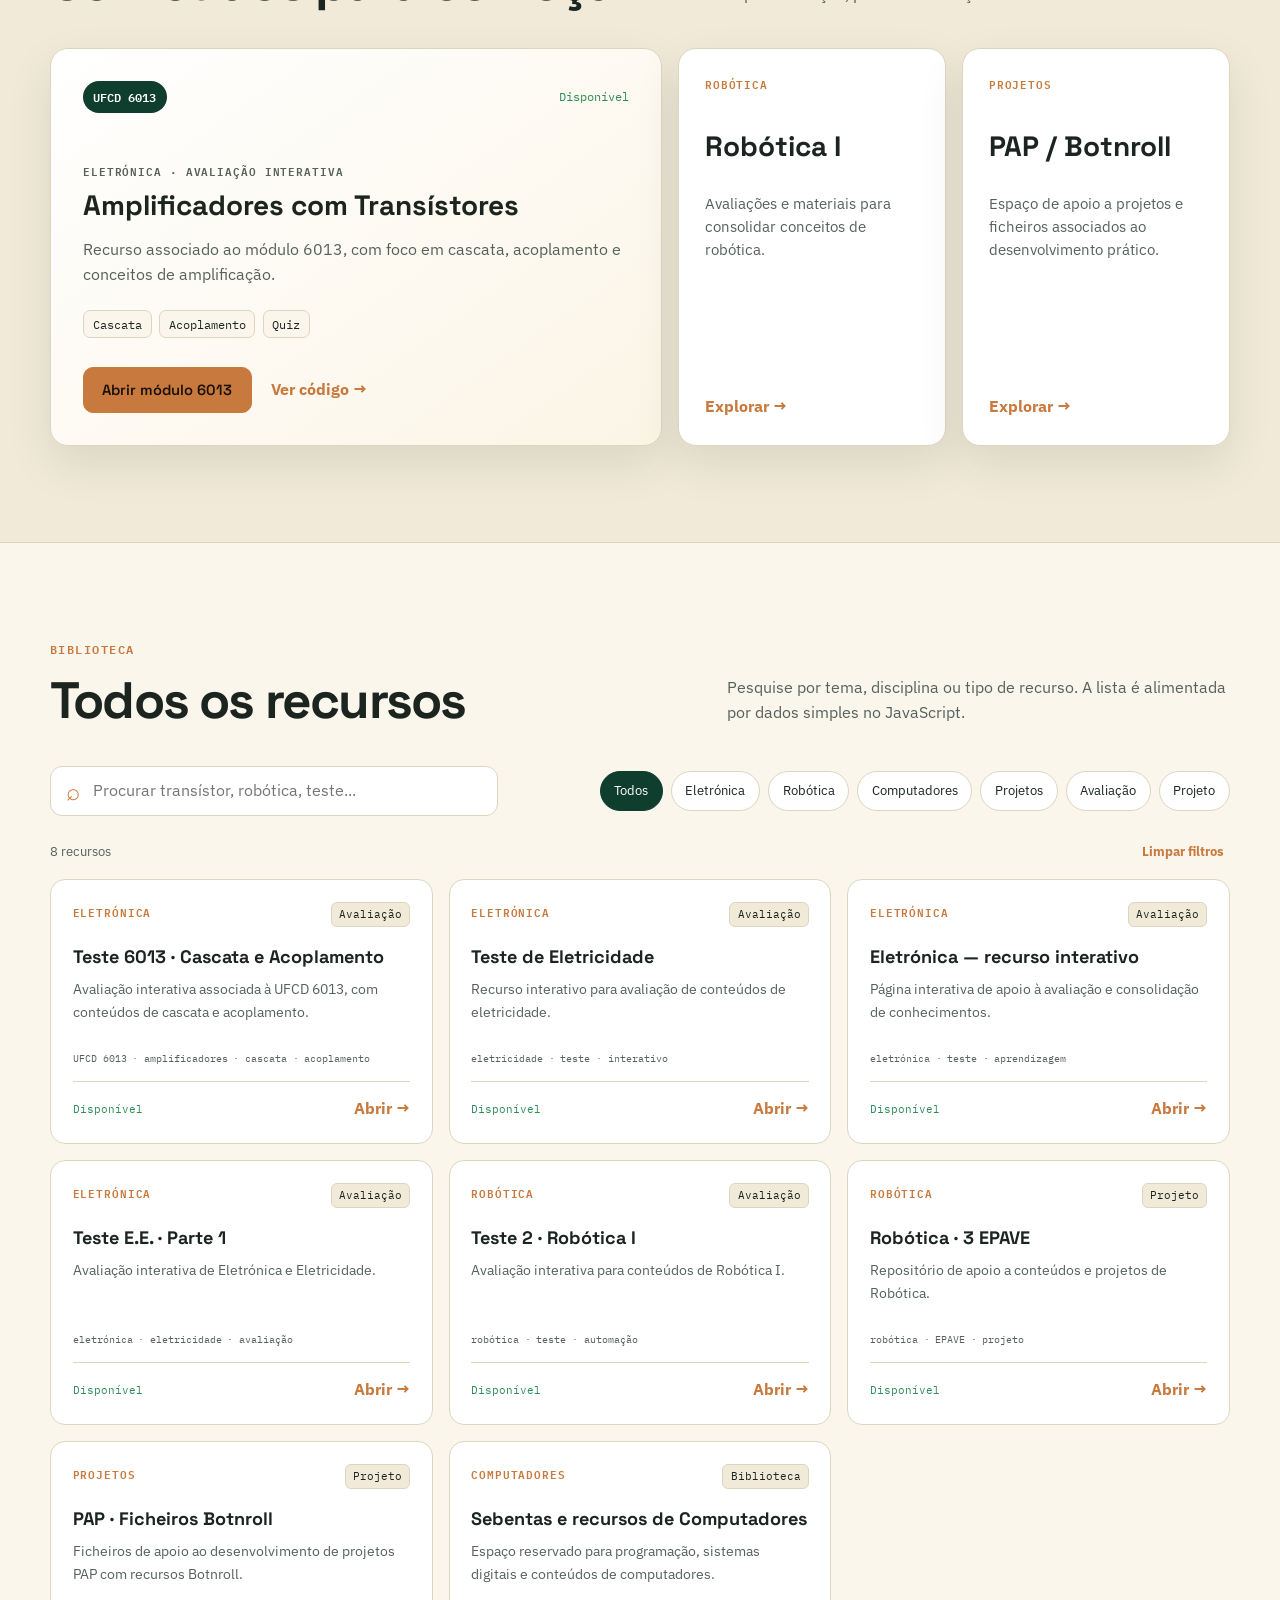
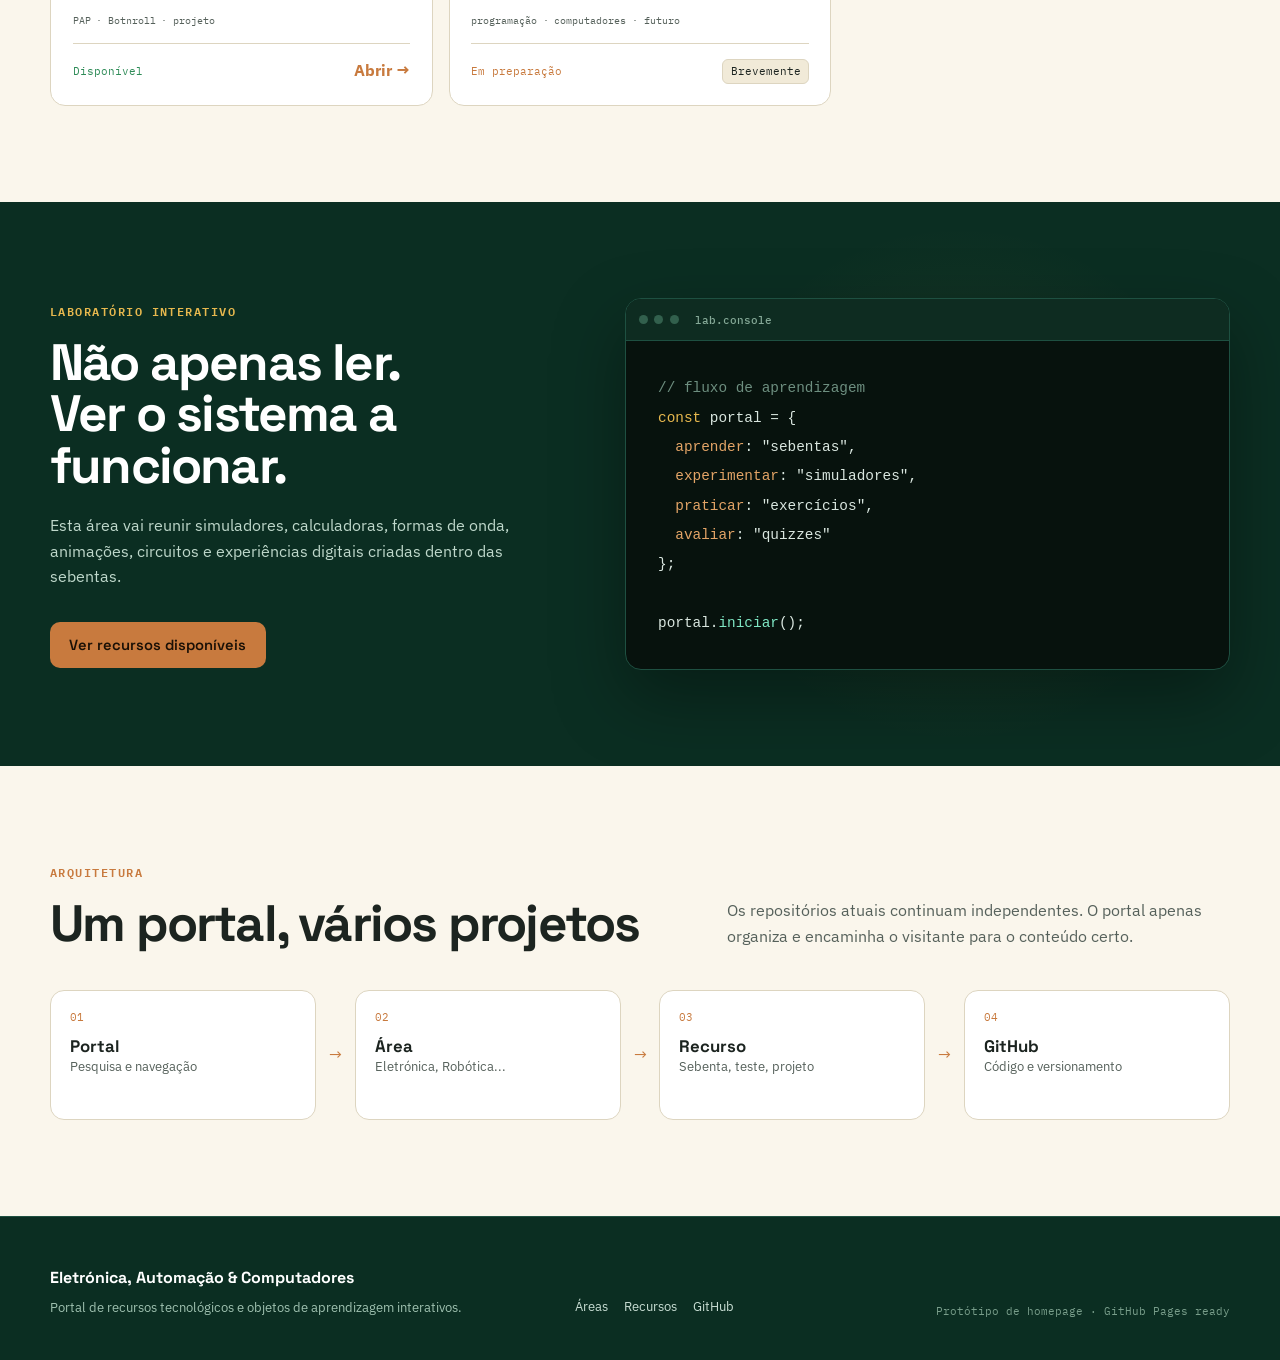
==== commit a1d5c2ec: "Organizar Eletrónica por área e módulo" ====
--- a/index.html
+++ b/index.html
@@ -62,7 +62,7 @@
     <section class="section" id="areas"><div class="container">
       <div class="section-heading"><div><p class="eyebrow dark">MAPA DE CONTEÚDOS</p><h2>Escolha uma área</h2></div><p>O portal organiza os recursos por tema e finalidade, sem alterar a estrutura dos repositórios que já estão em utilização.</p></div>
       <div class="area-grid">
-        <button class="area-card" data-area-jump="Eletrónica" type="button"><span class="area-code">01</span><span class="area-icon" aria-hidden="true">⌁</span><strong>Eletrónica</strong><small>Circuitos, UFCDs, amplificação e avaliações.</small><span class="area-link">Explorar →</span></button>
+        <a class="area-card" href="eletronica/index.html"><span class="area-code">01</span><span class="area-icon" aria-hidden="true">⌁</span><strong>Eletrónica</strong><small>Circuitos, UFCDs, amplificação e avaliações.</small><span class="area-link">Entrar na área →</span></a>
         <button class="area-card" data-area-jump="Robótica" type="button"><span class="area-code">02</span><span class="area-icon" aria-hidden="true">⬡</span><strong>Automação & Robótica</strong><small>Robótica industrial, sistemas e projetos.</small><span class="area-link">Explorar →</span></button>
         <button class="area-card" data-area-jump="Computadores" type="button"><span class="area-code">03</span><span class="area-icon" aria-hidden="true">&lt;/&gt;</span><strong>Computadores</strong><small>Programação, sistemas digitais e aplicações.</small><span class="area-link">Explorar →</span></button>
         <button class="area-card" data-area-jump="Projetos" type="button"><span class="area-code">04</span><span class="area-icon" aria-hidden="true">⚙</span><strong>Projetos</strong><small>PAP, protótipos, Botnroll e desenvolvimento.</small><span class="area-link">Explorar →</span></button>
@@ -76,10 +76,10 @@
           <p class="featured-kicker">ELETRÓNICA · AVALIAÇÃO INTERATIVA</p><h3>Amplificadores com Transístores</h3>
           <p>Recurso associado ao módulo 6013, com foco em cascata, acoplamento e conceitos de amplificação.</p>
           <div class="chip-row"><span>Cascata</span><span>Acoplamento</span><span>Quiz</span></div>
-          <div class="card-actions"><a class="btn btn-primary" href="https://epaveglauco-gif.github.io/EE-MOD-6013/" target="_blank" rel="noopener">Abrir recurso</a><a class="text-link" href="https://github.com/epaveglauco-gif/EE-MOD-6013" target="_blank" rel="noopener">Ver código →</a></div>
+          <div class="card-actions"><a class="btn btn-primary" href="eletronica/6013/index.html">Abrir módulo 6013</a><a class="text-link" href="https://github.com/epaveglauco-gif/EE-MOD-6013" target="_blank" rel="noopener">Ver código →</a></div>
         </article>
-        <article class="featured-card mini-feature"><span class="mini-label">ROBÓTICA</span><h3>Robótica I</h3><p>Avaliações e materiais para consolidar conceitos de robótica.</p><a class="text-link" href="https://epaveglauco-gif.github.io/Robotica-Teste-2/" target="_blank" rel="noopener">Explorar →</a></article>
-        <article class="featured-card mini-feature"><span class="mini-label">PROJETOS</span><h3>PAP / Botnroll</h3><p>Espaço de apoio a projetos e ficheiros associados ao desenvolvimento prático.</p><a class="text-link" href="https://epaveglauco-gif.github.io/PAP/" target="_blank" rel="noopener">Explorar →</a></article>
+        <article class="featured-card mini-feature"><span class="mini-label">ROBÓTICA</span><h3>Robótica I</h3><p>Avaliações e materiais para consolidar conceitos de robótica.</p><a class="text-link" href="https://epaveglauco-gif.github.io/Robotica-Teste-2/index.html" target="_blank" rel="noopener">Explorar →</a></article>
+        <article class="featured-card mini-feature"><span class="mini-label">PROJETOS</span><h3>PAP / Botnroll</h3><p>Espaço de apoio a projetos e ficheiros associados ao desenvolvimento prático.</p><a class="text-link" href="https://github.com/epaveglauco-gif/PAP" target="_blank" rel="noopener">Explorar →</a></article>
       </div>
     </div></section>
     <section class="section" id="conteudos"><div class="container">
